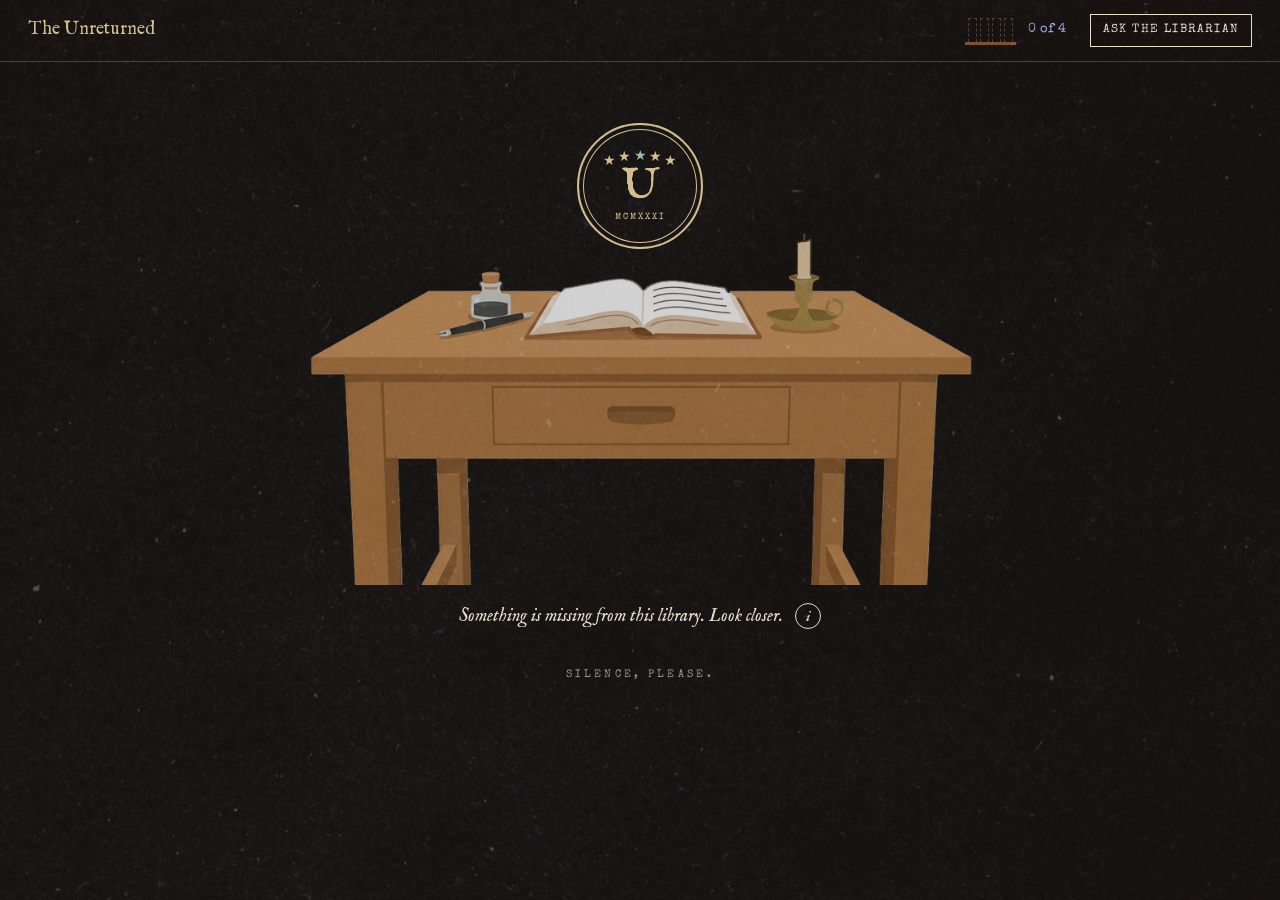
==== archives.html @ e30de773 "Add Archives page and update puzzles and layout" ====
<!DOCTYPE html>
<html lang="en">
<head>
  <meta charset="UTF-8">
  <meta name="viewport" content="width=device-width, initial-scale=1.0">
  <title>The Archives | The Unreturned</title>
  <link rel="stylesheet" href="style.css">
</head>
<body data-page="archives">

  <!-- Top bar -->
  <header class="bar">
    <div class="where">
      <span class="brand">The Unreturned</span>
    </div>

    <div class="found" title="Volumes of the series found">
      <div class="mini-shelf" id="miniShelf" aria-hidden="true">
        <span></span><span></span><span></span><span></span>
      </div>
      <span class="count"><span id="count">0</span> of 4</span>
    </div>

    <button type="button" class="ask" id="askBtn"
      aria-expanded="false" aria-controls="hintPop">
      Ask the librarian
    </button>

    <div class="pop" id="hintPop" hidden>
      <span class="label">The librarian whispers</span>
      <p id="hintText"></p>
      <button type="button" class="close" id="hintClose">Thank you</button>
    </div>
  </header>

  <!-- Secret 4: The Archives -->
  <main class="archives-page">
    <a class="back" href="library.html">&larr; Main Hall</a>
    <div class="page-head">
      <h1>The Archives</h1>
      <span class="label">Old records · A forgotten word</span>
    </div>
    <section class="archives-scene" aria-label="Archives word puzzle">
      <div class="archives-document">
        <span class="label">An old librarian's note</span>
        <p>The librarian answers to one word, printed on every library wall.</p>
        <p class="archives-footnote">Think back to the Front Desk.</p>
      </div>
      <section class="librarian-box">
        <label for="librarianInput" class="label">Speak to the librarian</label>
        <p class="librarian-prompt">What is the forgotten word?</p>
        <input type="text" id="librarianInput" autocomplete="off" spellcheck="false" placeholder="Enter the forgotten word..." aria-label="Enter the forgotten word">
        <p class="type-note">You can also type the word anywhere on this page.</p>
      </section>
    </section>
  </main>

  <!-- FOUND stamp and recovered-book slip -->
  <div class="overlay" id="foundOverlay" hidden>
    <div class="stamp" id="stamp">FOUND</div>
    <div class="slip">
      <p id="slipText"></p>
      <div class="slip-book" id="slipBook" hidden></div>
      <p class="slip-note" id="slipNote" hidden></p>
      <div class="slip-actions">
        <a class="btn go-next" id="goNext" href="#" hidden>Go next</a>
        <button type="button" class="stay" id="stayHere">Stay here</button>
      </div>
    </div>
  </div>

  <script src="script.js"></script>
</body>
</html>
---- style.css ----
/* =========================================================
   The Unreturned - shared styles for every page
   ========================================================= */

/* ---------- Fonts (saved in the fonts folder, so they work offline) ---------- */
/* IM Fell English: headings and text (old printed books).
   Special Elite: labels, cards and slips (a worn typewriter). */
@font-face {
  font-family: "IM Fell English";
  src: url("fonts/im-fell-regular.woff2") format("woff2");
  font-weight: 400;
  font-style: normal;
  font-display: swap;
}
@font-face {
  font-family: "IM Fell English";
  src: url("fonts/im-fell-italic.woff2") format("woff2");
  font-weight: 400;
  font-style: italic;
  font-display: swap;
}
@font-face {
  font-family: "Special Elite";
  src: url("fonts/special-elite.woff2") format("woff2");
  font-weight: 400;
  font-style: normal;
  font-display: swap;
}

/* ---------- Colours and fonts ---------- */
/* A dark library at night. Paper things (cards, slips, stamps) stay cream. */
:root {
  --bg: #15110D;       /* dark panelled wood */
  --text: #E6DCC6;     /* cream ink */
  --head: #D4BC8A;     /* brass, for headings and the crest */
  --accent: #A3B1E6;   /* stamp blue, lightened to read on dark */
  --rule: #4A3F33;     /* borders and lines */
  --soft: #A0937E;     /* faded labels */
  --wood: #7A5229;     /* shelves */
  --paper: #FFF8E6;    /* cards, slips and pop-ups */
  --paper-ink: #2B2622;
  --stamp: #31407A;    /* real stamp blue, used on paper */
  --serif: "IM Fell English", Georgia, "Times New Roman", serif;
  --mono: "Special Elite", "Courier New", Courier, monospace;
}

/* Lights-out mode (after secret 4): the room goes almost black */
body.night {
  --bg: #070605;
  --text: #B9AE98;
  --head: #9C8A64;
  --accent: #7F8BBE;
  --rule: #2A241D;
  --soft: #6E6556;
}

/* ---------- Basics ---------- */
[hidden] { display: none !important; }
* { box-sizing: border-box; }

body {
  margin: 0;
  min-height: 100vh;
  display: flex;
  flex-direction: column;
  background: var(--bg);
  color: var(--text);
  font-family: var(--serif);
  font-size: 16px;
  line-height: 1.55;
}

/* Faint grain over the whole page (an inverted paper scan, so the specks show as dust) */
body::after {
  content: "";
  position: fixed;
  inset: 0;
  z-index: 50;
  pointer-events: none;
  background: url("images/paper-dark.jpg") center / cover;
  mix-blend-mode: screen;
  opacity: .35;
}

h1, h2, h3 { font-weight: normal; margin: 0; }
p { margin: 0; }
button { font: inherit; color: inherit; }
:focus-visible { outline: 2px solid var(--accent); outline-offset: 2px; }

.label {
  font-family: var(--mono);
  font-size: 12px;
  letter-spacing: .14em;
  text-transform: uppercase;
  color: var(--soft);
}

/* ---------- Top bar ---------- */
.bar {
  position: relative;
  display: flex;
  flex-wrap: wrap;
  align-items: center;
  gap: 10px 24px;
  padding: 14px 28px;
  border-bottom: 1px solid var(--rule);
}
.where {
  flex: 1;
  display: flex;
  flex-wrap: wrap;
  align-items: baseline;
  gap: 4px 20px;
}
.brand {
  font-size: 18px;
  color: var(--head);
  white-space: nowrap;
}

/* back button to the Main Hall (at the top of each room, under the top bar) */
.back {
  display: inline-block;
  margin-bottom: 18px;
  font-family: var(--mono);
  font-size: 12px;
  letter-spacing: .12em;
  text-transform: uppercase;
  color: var(--soft);
  text-decoration: none;
}
.back:hover { color: var(--text); text-decoration: underline; text-underline-offset: 3px; }

/* the small shelf that fills with one book per secret */
.found { display: flex; align-items: center; gap: 12px; }
.mini-shelf {
  display: flex;
  align-items: flex-end;
  gap: 3px;
  height: 30px;
  padding: 0 3px;
  border-bottom: 3px solid var(--wood);
}
.mini-shelf span {
  width: 9px;
  height: 24px;
  border: 1px dashed var(--rule);
  border-bottom: 0;
}
.mini-shelf span.got { border: 0; }
.mini-shelf span.got:nth-child(1) { background: #2F4A3A; }
.mini-shelf span.got:nth-child(2) { background: #6B2430; }
.mini-shelf span.got:nth-child(3) { background: #A07A2E; }
.mini-shelf span.got:nth-child(4) { background: #31407A; }
.mini-shelf span.new { animation: drop .5s cubic-bezier(.3, 1.4, .5, 1) both; }
@keyframes drop {
  from { transform: translateY(-16px); opacity: 0; }
  to   { transform: none; opacity: 1; }
}
.count {
  font-family: var(--mono);
  font-size: 13px;
  color: var(--accent);
  white-space: nowrap;
}

/* plain square buttons */
.ask, .btn {
  background: none;
  border: 1px solid var(--text);
  border-radius: 0;
  padding: 6px 12px;
  cursor: pointer;
  font-family: var(--mono);
  font-size: 12px;
  letter-spacing: .1em;
  text-transform: uppercase;
  white-space: nowrap;
  text-decoration: none;
}
.ask:hover, .ask[aria-expanded="true"], .btn:hover {
  background: var(--text);
  color: var(--bg);
}

/* ---------- Pop-up slips (librarian hint, "i" info) ---------- */
.pop {
  position: absolute;
  z-index: 60;
  width: min(320px, calc(100vw - 32px));
  display: flex;
  flex-direction: column;
  gap: 8px;
  padding: 14px 16px;
  background: var(--paper);
  color: var(--paper-ink);
  border: 1px solid #B9AD98;
  box-shadow: 3px 4px 0 rgba(0, 0, 0, .5);
}
.pop .label { font-size: 11px; color: #74695B; }
.pop p { font-style: italic; font-size: 17px; line-height: 1.45; }
.pop .close {
  align-self: flex-start;
  background: none;
  border: 0;
  padding: 0;
  cursor: pointer;
  font-family: var(--mono);
  font-size: 12px;
  color: var(--stamp);
  text-decoration: underline;
  text-underline-offset: 3px;
}
#hintPop { top: calc(100% + 8px); right: 28px; }

/* ---------- FOUND stamp and recovered-book slip ---------- */
.overlay {
  position: fixed;
  inset: 0;
  z-index: 70;
  display: flex;
  flex-direction: column;
  align-items: center;
  justify-content: center;
  gap: 28px;
  padding: 20px;
  background: rgba(0, 0, 0, .6);
}
.stamp {
  font-family: var(--mono);
  font-weight: bold;
  font-size: clamp(42px, 9vw, 76px);
  letter-spacing: .18em;
  color: #31407A;
  background: #F9ECCC;
  border: 6px double #31407A;
  padding: 2px 22px;
  transform: rotate(-6deg);
}
.stamp.play { animation: stampIn .5s cubic-bezier(.2, .8, .3, 1.1) both; }
@keyframes stampIn {
  0%   { transform: rotate(-6deg) scale(2.6); opacity: 0; }
  60%  { transform: rotate(-6deg) scale(.94); opacity: 1; }
  100% { transform: rotate(-6deg) scale(1); opacity: 1; }
}
.slip {
  width: min(360px, 100%);
  display: flex;
  flex-direction: column;
  gap: 14px;
  padding: 16px 18px;
  background: #FFF8E6;
  color: #2B2622;
  border: 1px solid #B9AD98;
  font-family: var(--mono);
  transform: rotate(1deg);
}
/* ---------- Recovered books (their titles are single letters) ---------- */
/* each book sets its cover colour with --c */
.book {
  display: inline-flex;
  align-items: center;
  justify-content: center;
  flex: none;
  width: 22px;
  height: 30px;
  background: var(--c);
  color: #E9D7A6;
  border-left: 3px solid rgba(0, 0, 0, .28);   /* the spine edge */
  font: bold 15px/1 Georgia, serif;
}
/* a space where a book has not been found yet */
.book.empty {
  background: none;
  border: 1px dashed #B9AD98;
}
/* the shelf mark row has no book of its own */
.book.none { visibility: hidden; }

.slip-book {
  display: flex;
  align-items: center;
  gap: 14px;
}
.slip-book .book {
  width: 58px;
  height: 80px;
  border-left-width: 6px;
  font-size: 40px;
  box-shadow: 3px 3px 0 rgba(43, 38, 34, .25);
}
.slip-book-caption { font-size: 13px; }
.slip-note { font-size: 13px; color: #74695B; }
.slip-actions { display: flex; flex-wrap: wrap; align-items: center; gap: 10px 18px; }
.slip .go-next {
  background: #2B2622;
  color: #F9ECCC;
  border-color: #2B2622;
}
.slip .go-next:hover { background: #31407A; border-color: #31407A; }
.slip .stay {
  background: none;
  border: 0;
  padding: 0;
  cursor: pointer;
  font-family: var(--mono);
  font-size: 12px;
  color: #2B2622;
  text-decoration: underline;
  text-underline-offset: 3px;
}

/* ---------- Picture scenes (desk, main hall) ---------- */
.scene {
  position: relative;
  width: 100%;
  container-type: inline-size;   /* lets things inside size themselves with "cqw" units */
}
.scene img { display: block; width: 100%; height: auto; }
.desk .scene img { filter: brightness(.82); }   /* the desk sits in a dim room */
body.night .scene img { filter: brightness(.3) saturate(.6); }

/* =========================================================
   Page 1: Front Desk (the start)
   ========================================================= */
.desk {
  flex: 1;
  display: flex;
  flex-direction: column;
  align-items: center;
  gap: 18px;
  padding: 32px 28px 40px;
}
.desk .scene { max-width: 900px; }

/* the crest hangs on the wall above the desk */
.crest {
  position: absolute;
  top: 6%;
  left: 50%;
  transform: translateX(-50%);
  width: max(64px, 14cqw);
  aspect-ratio: 1;
  padding: 0;
  border-radius: 50%;
  cursor: pointer;
  background: var(--bg);
  color: var(--head);
  border: 2px solid var(--head);
  box-shadow: inset 0 0 0 4px var(--bg), inset 0 0 0 5px var(--head);
  display: flex;
  flex-direction: column;
  align-items: center;
  justify-content: center;
}
.crest .stars { display: flex; gap: .15em; font-size: max(8px, 1.6cqw); line-height: 1; }
.crest .stars i { font-style: normal; }
.crest .stars i:nth-child(1), .crest .stars i:nth-child(5) { transform: translateY(.35em); }
.crest .stars i:nth-child(2), .crest .stars i:nth-child(4) { transform: translateY(.08em); }
.crest .stars i.odd { color: #9DBBA4; }   /* the star that is a slightly different colour */
.crest .initials { font-size: max(22px, 5cqw); line-height: 1.05; }
.crest .year { font-family: var(--mono); font-size: max(6px, .95cqw); letter-spacing: .25em; }
.crest.bump { animation: bump .18s ease-out; }
@keyframes bump { 50% { transform: translateX(-50%) scale(.94); } }

.desk-line {
  position: relative;
  display: flex;
  align-items: center;
  justify-content: center;
  gap: 12px;
}
.notice { font-style: italic; font-size: 18px; text-align: center; }
.info {
  flex: none;
  width: 26px;
  height: 26px;
  padding: 0;
  border-radius: 50%;
  border: 1px solid var(--text);
  background: none;
  cursor: pointer;
  font-family: var(--serif);
  font-style: italic;
  font-size: 15px;
  line-height: 1;
}
.info:hover, .info[aria-expanded="true"] { background: var(--text); color: var(--bg); }
#infoPop { bottom: calc(100% + 12px); left: 50%; transform: translateX(-50%); }

/* appears once the crest secret is found */
.enter-link {
  font-family: var(--mono);
  font-size: 13px;
  letter-spacing: .14em;
  text-transform: uppercase;
  color: var(--accent);
  text-decoration: none;
  border-bottom: 1px solid var(--accent);
  padding-bottom: 2px;
}
.enter-link:hover { color: var(--text); border-color: var(--text); }
.silence {
  margin-top: 18px;
  font-family: var(--mono);
  font-size: 11px;
  letter-spacing: .3em;
  text-transform: uppercase;
  color: var(--soft);
}

/* =========================================================
   Page headings inside the rooms
   ========================================================= */
.page-head {
  display: flex;
  flex-wrap: wrap;
  align-items: baseline;
  justify-content: space-between;
  gap: 4px 16px;
  margin-bottom: 26px;
}
.page-head h1 { font-size: clamp(26px, 4vw, 34px); color: var(--head); }
.page-head .label { font-size: 11px; }

/* =========================================================
   The Main Hall: a catalog card pinned on each room
   ========================================================= */
.hall {
  flex: 1;
  width: 100%;
  max-width: 1160px;
  margin: 0 auto;
  padding: 32px 28px 48px;
}
.hall .scene { border: 1px solid var(--rule); }
.hall-note { margin-top: 14px; font-style: italic; color: var(--soft); }

.room-card {
  position: absolute;          /* each card sets its own left/right and top */
  width: 170px;
  display: flex;
  flex-direction: column;
  gap: 2px;
  padding: 8px 12px 18px;
  background: #FFF8E6;
  color: #2B2622;
  border: 1px solid #B9AD98;
  box-shadow: 2px 3px 0 rgba(0, 0, 0, .3);
  text-decoration: none;
  transition: transform .2s;
}
.room-card:hover, .room-card:focus-visible { transform: translateY(-4px) rotate(-1deg); }
.room-card .call { font-family: var(--mono); font-size: 10px; letter-spacing: .12em; color: #74695B; }
.room-card .room-name {
  font-size: 17px;
  line-height: 1.25;
  padding-bottom: 4px;
  border-bottom: 1px solid #C98C86;   /* the red rule on an old catalog card */
}
.room-card .room-note { font-size: 12px; font-style: italic; color: #5C5248; }
/* the punched hole at the bottom of a catalog card */
.room-card::after {
  content: "";
  position: absolute;
  bottom: 5px;
  left: 50%;
  width: 7px;
  height: 7px;
  margin-left: -3.5px;
  border-radius: 50%;
  border: 1px solid #B9AD98;
}

/* OPEN / CLOSED / NEW stamp in the corner of each card */
.status {
  position: absolute;
  top: 6px;
  right: 8px;
  font-family: var(--mono);
  font-size: 10px;
  font-weight: bold;
  letter-spacing: .12em;
  color: #31407A;
  border: 1.5px solid #31407A;
  padding: 0 4px;
  transform: rotate(-6deg);
}
.room-card.closed { background: #CFC3AA; cursor: not-allowed; }
.room-card.closed .room-name, .room-card.closed .room-note { color: #8A7F70; }
.room-card.closed .status { color: #8A2E2A; border-color: #8A2E2A; }
.room-card.is-new .status { background: #31407A; color: #FFF8E6; }

/* =========================================================
   Page 2: The Stacks
   ========================================================= */
.stacks {
  flex: 1;
  width: 100%;
  max-width: 660px;
  margin: 0 auto;
  padding: 36px 28px 56px;
}
.shelves { display: flex; flex-direction: column; gap: 34px; }
.shelf-books {
  display: flex;
  align-items: flex-end;
  justify-content: center;
  gap: 3px;
  padding: 14px 10px 0;
  overflow: hidden;
}
.shelf-board { height: 7px; background: var(--wood); }
.shelf-label { display: block; margin-top: 6px; font-size: 10px; }

/* each book uses its own --h (height), --w (width) and --c (colour) */
.spine {
  position: relative;
  flex: none;
  height: var(--h);
  width: var(--w);
  background: var(--c);
  color: #F1E6CF;
  border: 0;
  border-radius: 0;
  padding: 0;
  cursor: pointer;
  display: flex;
  align-items: center;
  justify-content: center;
  transition: transform .2s;
}
.spine span {
  writing-mode: vertical-rl;
  transform: rotate(180deg);
  white-space: nowrap;
  overflow: hidden;
  font-size: 12px;
  max-height: calc(var(--h) - 26px);
}
/* gold bands at the top and bottom of each spine */
.spine::before, .spine::after {
  content: "";
  position: absolute;
  left: 0;
  right: 0;
  height: 3px;
  border-top: 1px solid rgba(222, 190, 120, .55);
  border-bottom: 1px solid rgba(222, 190, 120, .55);
}
.spine::before { top: 9px; }
.spine::after { bottom: 9px; }
.spine:hover, .spine:focus-visible { transform: translateY(-8px); }

/* the almost invisible bookplate mark (secret 2) */
.spine .mark {
  position: absolute;
  bottom: 17px;
  left: 50%;
  margin-left: -4px;
  width: 8px;
  height: 8px;
  border: 1px solid #F1E6CF;
  border-radius: 50%;
  opacity: .1;
  transition: opacity .7s;
}
.spine:hover .mark, .spine.revealed .mark { opacity: 1; }

/* an empty space where a book was never returned */
.gap { flex: none; width: 56px; }

/* ---------- Small screens ---------- */
@media (max-width: 760px) {
  /* the catalog cards move under the picture as a list */
  .hall .scene { border: 0; }
  .hall .scene img { border: 1px solid var(--rule); }
  .room-cards {
    display: grid;
    grid-template-columns: repeat(auto-fill, minmax(150px, 1fr));
    gap: 14px;
    margin-top: 16px;
  }
  /* stay "relative" so the stamp and hole stay on the card,
     and ignore the left/right/top written on each card for big screens */
  .room-card { position: relative; width: auto; left: auto !important; right: auto !important; top: auto !important; }
}

@media (max-width: 640px) {
  .bar { padding: 12px 16px; }
  .where { flex-basis: 100%; }
  #hintPop { right: 16px; }
  .desk { padding: 24px 16px 32px; }
  .hall { padding: 24px 16px 36px; }
  .stacks { padding: 28px 16px 40px; }
  .gap { width: 22px; }
}

/* ---------- Less motion for people who ask for it ---------- */
@media (prefers-reduced-motion: reduce) {
  *, *::before, *::after { animation: none !important; transition: none !important; }
}

/* =========================================================
   Page 3: The Reading Room
   ========================================================= */
.reading-room {
  flex: 1;
  width: 100%;
  max-width: 820px;
  margin: 0 auto;
  padding: 36px 28px 56px;
}

.reading-scene {
  min-height: 390px;
  padding: 34px 34px 0;
  border: 1px solid var(--rule);
  background: #1C1712;
  position: relative;
  overflow: hidden;
}

/* Old notice pinned to the wall */
.wall-note {
  width: min(360px, 90%);
  margin: 0 auto 62px;
  padding: 14px 18px 16px;
  background: #E9DFC9;
  color: #2B2622;
  border: 1px solid #B9AD98;
  box-shadow: 2px 3px 0 rgba(0, 0, 0, .35);
  transform: rotate(-1deg);
  text-align: center;
}

.wall-note .label {
  color: #74695B;
}

.wall-note p {
  margin-top: 7px;
  font-style: italic;
  font-size: 17px;
  line-height: 1.4;
}

/* Wooden table and the three puzzle books */
.reading-table {
  width: min(650px, 100%);
  margin: 0 auto;
  position: relative;
}

.table-books {
  min-height: 122px;
  display: flex;
  justify-content: center;
  align-items: flex-end;
  gap: clamp(12px, 4vw, 38px);
  padding: 0 20px 8px;
}

.table-book {
  width: clamp(92px, 18vw, 130px);
  height: 92px;
  border: 0;
  border-radius: 0;
  padding: 10px 8px;
  cursor: pointer;
  color: #F1E6CF;
  font-family: var(--serif);
  font-size: 15px;
  line-height: 1.2;
  box-shadow:
    inset 5px 0 0 rgba(255,255,255,.08),
    3px 5px 0 rgba(0,0,0,.3);
  transition: transform .18s ease;
  position: relative;
}

.table-book::before,
.table-book::after {
  content: "";
  position: absolute;
  left: 8px;
  right: 8px;
  height: 1px;
  background: rgba(222, 190, 120, .6);
}

.table-book::before { top: 12px; }
.table-book::after { bottom: 12px; }

.table-book:hover,
.table-book:focus-visible {
  transform: translateY(-7px);
}

.table-book.morning {
  background: #6B2430;
  transform: rotate(-3deg);
}

.table-book.midday {
  background: #2F4A3A;
  transform: rotate(2deg);
}

.table-book.evening {
  background: #31407A;
  transform: rotate(-1deg);
}

.table-book.morning:hover,
.table-book.morning:focus-visible {
  transform: rotate(-3deg) translateY(-7px);
}

.table-book.midday:hover,
.table-book.midday:focus-visible {
  transform: rotate(2deg) translateY(-7px);
}

.table-book.evening:hover,
.table-book.evening:focus-visible {
  transform: rotate(-1deg) translateY(-7px);
}

/* Highlight books selected in the correct order */
.table-book.chosen {
  outline: 2px solid var(--head);
  outline-offset: 3px;
}

/* Shake the books when the player selects the wrong order */
.table-books.shake {
  animation: wrongOrder .42s ease;
}

@keyframes wrongOrder {
  0%, 100% { transform: translateX(0); }
  20%      { transform: translateX(-10px); }
  40%      { transform: translateX(9px); }
  60%      { transform: translateX(-7px); }
  80%      { transform: translateX(5px); }
}

.table-edge {
  height: 20px;
  background: #6B4525;
  border-top: 3px solid #8A6034;
  box-shadow: 0 5px 0 #3D2918;
}

.table-leg {
  position: absolute;
  top: 142px;
  width: 24px;
  height: 82px;
  background: #55371F;
}

.left-leg { left: 12%; }
.right-leg { right: 12%; }

/* Text box for Secret 4: the forgotten word */
.librarian-box {
  width: min(520px, 100%);
  margin: 34px auto 0;
  padding: 18px;
  border: 1px solid var(--rule);
}

.librarian-prompt {
  margin: 7px 0 12px;
  font-style: italic;
  color: var(--soft);
}

#librarianInput {
  width: 100%;
  padding: 10px 12px;
  border: 1px solid var(--rule);
  border-radius: 0;
  background: transparent;
  color: var(--text);
  font-family: var(--mono);
  font-size: 15px;
}

#librarianInput::placeholder {
  color: var(--soft);
}

.type-note {
  margin-top: 8px;
  color: var(--soft);
  font-family: var(--mono);
  font-size: 10px;
  letter-spacing: .08em;
}

/* When Secret 4 is found, the room becomes much darker */
body.night .reading-scene {
  background: #090806;
}

body.night .wall-note {
  filter: brightness(.55);
}

body.night .table-book {
  filter: brightness(.55);
}

/* Adjust the Reading Room for smaller screens */
@media (max-width: 640px) {
  .reading-room {
    padding: 28px 16px 40px;
  }

  .reading-scene {
    min-height: 350px;
    padding: 26px 14px 0;
  }

  .wall-note {
    margin-bottom: 46px;
  }

  .table-books {
    gap: 9px;
    padding-left: 4px;
    padding-right: 4px;
  }

  .table-book {
    width: 30%;
    min-width: 78px;
    font-size: 13px;
  }
}


/* =========================================================
   Page 4: Checkout Card
   ========================================================= */

/* Main Checkout Card page layout */
.checkout-page {
  max-width: 940px;
  margin: 0 auto;
  padding: 30px 20px 70px;
}

/* Paper card that displays the five secrets */
.checkout-paper {
  background: var(--paper);
  color: #2B2622;
  border: 1px solid #B9AD98;
  padding: clamp(18px, 5vw, 42px);
  margin: 25px auto 0;
  max-width: 720px;
  border-radius: 0;
  box-shadow: none;
  font-family: var(--mono);
}

.checkout-paper h2 {
  font-family: Georgia, serif;
  font-size: 22px;
  border-bottom: 1px solid #B9AD98;
  padding-bottom: 12px;
  margin-top: 30px;
}

/* Each row shows the secret name, stamp status, and recovered book */
.checkout-entry {
  display: grid;
  grid-template-columns: minmax(0,1fr) minmax(130px,auto) 22px;
  gap: 12px;
  align-items: center;
  padding: 16px 0;
  border-bottom: 1px dashed #B9AD98;
  font-size: 13px;
}

.checkout-entry .book { justify-self: end; }

.checkout-entry > span:first-child {
  overflow-wrap: anywhere;
}

/* Blue stamp for found secrets and red text for locked secrets */
.checkout-stamped {
  color: #31407A;
  font-weight: bold;
}

.checkout-locked {
  color: #8A2E2A;
}

.letter-slots {
  font-size: 30px;
  letter-spacing: 9px;
  margin: 24px 0;
}

/* Layout for the shelf mark input and CHECK button */
.shelf-form-row {
  display: flex;
  flex-wrap: wrap;
  align-items: center;
  gap: 12px;
  margin: 12px 0;
}

.shelf-form-row input {
  padding: 10px;
  border: 1px solid #B9AD98;
  font: inherit;
  max-width: 180px;
  text-transform: uppercase;
}

/* Four spaces on a shelf, one for each recovered book's title */
.shelf-letter-boxes {
  display: flex;
  gap: 10px;
  align-items: flex-end;
  padding: 0 10px;
  border-bottom: 7px solid #7A5229;   /* the shelf board */
}

.shelf-form-row .shelf-letter {
  width: 52px;
  height: 60px;
  max-width: none;
  padding: 5px;
  text-align: center;
  font: 26px Georgia, serif;
  text-transform: uppercase;
  background: #fffdf7;
  border: 2px solid #B9AD98;
  border-radius: 0;
}

/* a title that matches a recovered book takes that book's cover */
.shelf-form-row .shelf-letter.filled {
  background: var(--c);
  color: #E9D7A6;
  border-color: var(--c);
  border-left: 5px solid rgba(0, 0, 0, .28);
}

/* Highlight the shelf space currently selected */
.shelf-form-row .shelf-letter:focus {
  outline: 2px solid #31407A;
  outline-offset: 2px;
}

/* Display feedback after the player checks the answer */
#shelfFeedback {
  min-height: 24px;
  margin-top: 12px;
  font-weight: bold;
  color: #31407A;
}

/* Buttons and link for Checkout Card actions */
.checkout-actions {
  display: flex;
  flex-wrap: wrap;
  gap: 12px;
  margin-top: 24px;
}

.checkout-special-link {
  display: inline-block;
  margin: 8px 0 12px;
  background: #2F4A3A;
  color: #F3EBDD;
  text-decoration: none;
}

.checkout-special-link[hidden] {
  display: none !important;
}

#returnBooksBtn {
  margin-top: 20px;
}

/* Shake the shelf when the order is wrong */
.shelf-form-row input.shake {
  animation: checkoutShake .3s;
}

.shelf-letter-boxes.shake {
  animation: checkoutShake .35s ease-in-out;
}

@keyframes checkoutShake {
  25% { transform: translateX(-7px); }
  75% { transform: translateX(7px); }
}

/* Adjust the Checkout Card for smaller screens */
@media (max-width: 550px) {
  .checkout-entry {
    grid-template-columns: minmax(0,1fr) minmax(95px,auto) 22px;
    gap: 7px;
    font-size: 11px;
  }

  .checkout-paper {
    padding: 18px;
  }

  .shelf-letter-boxes {
    gap: 6px;
  }

  .shelf-form-row .shelf-letter {
    width: 43px;
    height: 52px;
  }
}


/* =========================================================
   Page 5: Special Collections
   ========================================================= */
.special-collections {
  flex: 1;
  width: min(820px, calc(100% - 32px));
  margin: 0 auto;
  padding: 52px 0 64px;
  text-align: center;
}

.special-kicker {
  margin-bottom: 24px;
}

/* Large final stamp displayed after completing the game */
.final-stamp {
  width: fit-content;
  max-width: 100%;
  margin: 0 auto 34px;
  padding: 8px 22px 4px;
  border: 7px double #31407A;
  background: #F9ECCC;
  color: #31407A;
  font-family: var(--mono);
  font-size: clamp(30px, 7vw, 62px);
  font-weight: bold;
  line-height: 1.05;
  letter-spacing: .12em;
  transform: rotate(-4deg);
}

.final-stamp.play {
  animation: finalStampIn .7s cubic-bezier(.2, .8, .3, 1.15) both;
}

@keyframes finalStampIn {
  0% {
    transform: rotate(-4deg) scale(2.8);
    opacity: 0;
  }

  65% {
    transform: rotate(-4deg) scale(.94);
    opacity: 1;
  }

  100% {
    transform: rotate(-4deg) scale(1);
    opacity: 1;
  }
}

.special-collections > h1 {
  color: var(--head);
  font-size: clamp(34px, 6vw, 54px);
}

.final-message {
  margin: 14px 0 36px;
  color: var(--text);
  font-size: 20px;
  font-style: italic;
}

/* Container for the list of recovered secrets */
.secret-record {
  border: 1px solid var(--rule);
  text-align: left;
}

.record-heading {
  display: flex;
  justify-content: space-between;
  gap: 20px;
  padding: 10px 14px;
  border-bottom: 1px solid var(--rule);
}

/* Each row displays a recovered secret and its date */
.final-secret-row {
  display: grid;
  grid-template-columns: 46px 1fr 120px;
  gap: 16px;
  align-items: center;
  padding: 15px 14px;
  border-bottom: 1px solid var(--rule);
}

.final-secret-row:last-child {
  border-bottom: 0;
}

.secret-date {
  font-family: var(--mono);
  color: var(--soft);
}

/* the recovered book sits where the row number used to be */
.secret-number {
  justify-self: start;
}

.secret-date {
  text-align: right;
  font-size: 11px;
  letter-spacing: .04em;
}

.secret-details h2 {
  margin-bottom: 3px;
  color: var(--head);
  font-size: 19px;
}

.secret-details p {
  color: var(--text);
  font-size: 15px;
}

/* Buttons displayed at the end of the game */
.final-actions {
  display: flex;
  flex-wrap: wrap;
  justify-content: center;
  gap: 12px;
  margin-top: 30px;
}

.reset-game {
  color: var(--text);
}

/* Adjust the final secret list for smaller screens */
@media (max-width: 600px) {
  .special-collections {
    padding-top: 36px;
  }

  .final-secret-row {
    grid-template-columns: 34px 1fr;
  }

  .secret-date {
    grid-column: 2;
    text-align: left;
  }
}


/* =========================================================
   Shared responsive styles
   ========================================================= */

/* ---------- Small screens ---------- */
@media (max-width: 760px) {
  /* The catalog cards move under the picture as a list */
  .hall .scene {
    border: 0;
  }

  .hall .scene img {
    border: 1px solid var(--rule);
  }

  .room-cards {
    display: grid;
    grid-template-columns: repeat(auto-fill, minmax(150px, 1fr));
    gap: 14px;
    margin-top: 16px;
  }

  /* Keep each card's stamp and hole positioned correctly */
  .room-card {
    position: relative;
    width: auto;
    left: auto !important;
    right: auto !important;
    top: auto !important;
  }
}

@media (max-width: 640px) {
  .bar {
    padding: 12px 16px;
  }

  .where {
    flex-basis: 100%;
  }

  #hintPop {
    right: 16px;
  }

  .desk {
    padding: 24px 16px 32px;
  }

  .hall {
    padding: 24px 16px 36px;
  }

  .stacks {
    padding: 28px 16px 40px;
  }

  .gap {
    width: 22px;
  }
}

/* ---------- Less motion for people who ask for it ---------- */
@media (prefers-reduced-motion: reduce) {
  *, *::before, *::after {
    animation: none !important;
    transition: none !important;
  }
}

/* ---------- Reading Room: center the puzzle table ---------- */
.reading-scene {
  display: flex;
  justify-content: center;
  align-items: center;
  padding: 34px;
}
.reading-scene .reading-table { flex: 0 1 650px; }

/* ---------- Archives: readable parchment ---------- */
.archives-page { max-width: 906px; margin: 0 auto; padding: 36px 28px 60px; }
.archives-scene {
  margin-top: 26px;
  padding: clamp(24px, 5vw, 52px);
  background: linear-gradient(145deg, #e7dbbd, #d3c3a3);
  border: 1px solid #ab9877;
  color: #352719;
}
.archives-document {
  max-width: 600px;
  margin: 0 auto 30px;
  padding: 26px;
  background: #f5ebd5;
  border: 1px solid #b7a789;
  box-shadow: 4px 6px 0 rgba(67, 50, 30, .12);
  text-align: center;
}
.archives-document p { margin-top: 12px; line-height: 1.6; }
.archives-footnote { font-style: italic; }
.archives-page .librarian-box { max-width: 600px; margin: 0 auto; }
.archives-page .archives-scene,
.archives-page .archives-document,
.archives-page .archives-document p,
.archives-page .archives-footnote,
.archives-page .librarian-box,
.archives-page .label,
.archives-page .librarian-prompt,
.archives-page .type-note { color: #3b2b1c; }
.archives-page #librarianInput {
  background: #fff8e9;
  border: 1px solid #80694c;
  color: #2d2117;
}
.archives-page #librarianInput::placeholder { color: #75624d; opacity: 1; }

/* ---------- Checkout Card: per-letter position feedback ---------- */
.shelf-form-row .shelf-letter.position-correct,
.shelf-form-row .shelf-letter.position-correct.filled {
  background: #d4f0d8;
  color: #164d2a;
  border: 3px solid #28864a;
}
.shelf-form-row .shelf-letter.position-wrong,
.shelf-form-row .shelf-letter.position-wrong.filled {
  background: #f8d5d5;
  color: #822020;
  border: 3px solid #b93434;
}
.shelf-form-row .shelf-letter.position-shake { animation: positionShake .35s ease-in-out; }
@keyframes positionShake {
  0%, 100% { transform: translateX(0); }
  20%, 60% { transform: translateX(-5px); }
  40%, 80% { transform: translateX(5px); }
}
@media (prefers-reduced-motion: reduce) {
  .shelf-form-row .shelf-letter.position-shake { animation: none; }
}
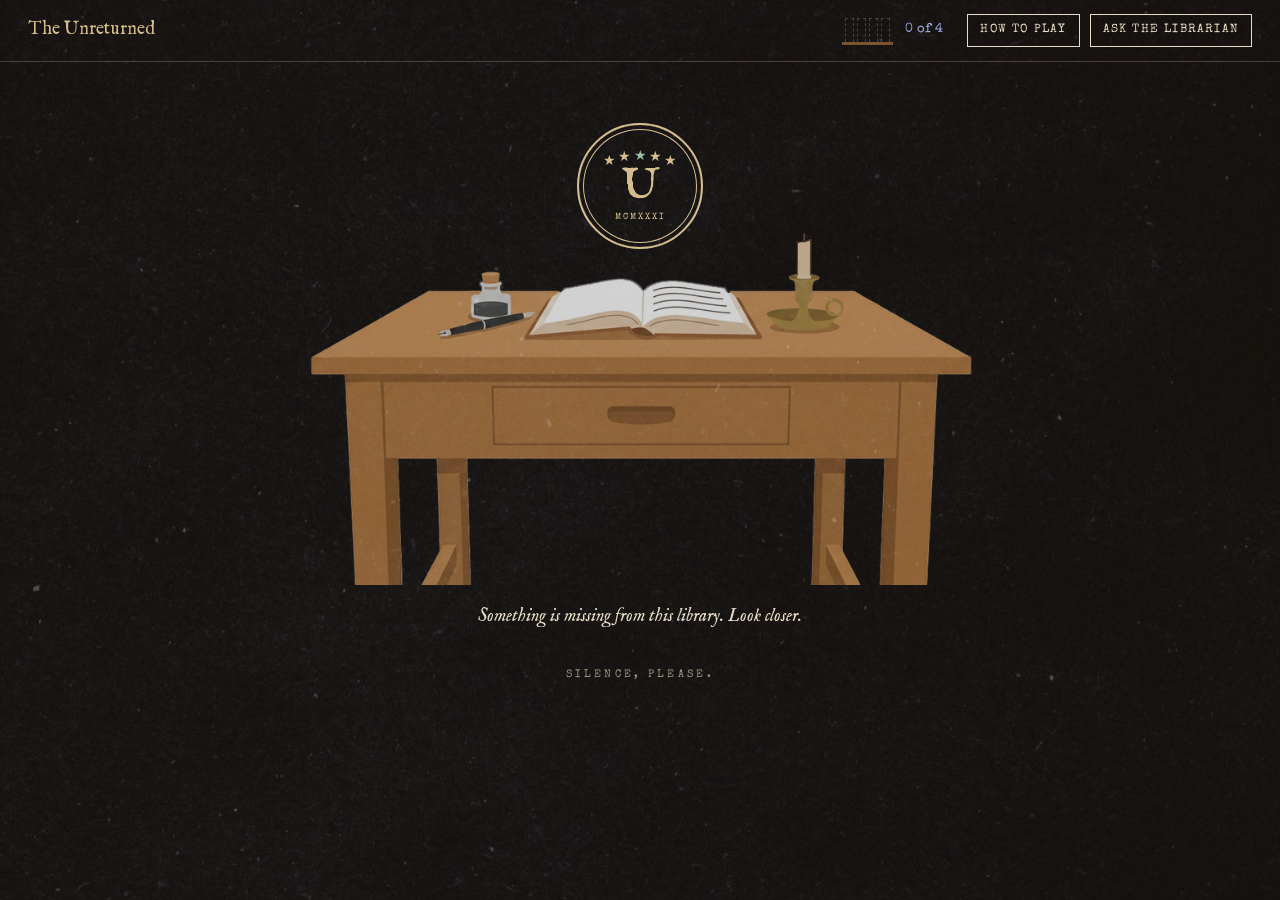
==== commit b1cb8f7c: "Refactor code structure for improved readability and maintainability" ====
--- a/archives.html
+++ b/archives.html
@@ -11,6 +11,8 @@
   <!-- Top bar -->
   <header class="bar">
     <div class="where">
+      <!-- Back to the Main Hall: always in the same place, top left -->
+      <a class="back" href="library.html"><span class="arrow" aria-hidden="true">&larr;</span> Back to Main Hall</a>
       <span class="brand">The Unreturned</span>
     </div>
 
@@ -35,7 +37,6 @@
 
   <!-- Secret 4: The Archives -->
   <main class="archives-page">
-    <a class="back" href="library.html">&larr; Main Hall</a>
     <div class="page-head">
       <h1>The Archives</h1>
       <span class="label">Old records · A forgotten word</span>
--- a/style.css
+++ b/style.css
@@ -109,8 +109,8 @@
   flex: 1;
   display: flex;
   flex-wrap: wrap;
-  align-items: baseline;
-  gap: 4px 20px;
+  align-items: center;
+  gap: 8px 20px;
 }
 .brand {
   font-size: 18px;
@@ -118,18 +118,25 @@
   white-space: nowrap;
 }
 
-/* back button to the Main Hall (at the top of each room, under the top bar) */
+/* Back to the Main Hall: a brass button at the top left of every room */
 .back {
-  display: inline-block;
-  margin-bottom: 18px;
+  display: inline-flex;
+  align-items: center;
+  gap: 8px;
+  padding: 7px 14px 7px 10px;
   font-family: var(--mono);
   font-size: 12px;
-  letter-spacing: .12em;
+  letter-spacing: .1em;
   text-transform: uppercase;
-  color: var(--soft);
+  white-space: nowrap;
+  color: var(--head);
+  background: rgba(212, 188, 138, .1);
+  border: 1px solid var(--head);
   text-decoration: none;
 }
-.back:hover { color: var(--text); text-decoration: underline; text-underline-offset: 3px; }
+.back .arrow { font-size: 16px; line-height: 1; transition: transform .15s; }
+.back:hover { background: var(--head); color: var(--bg); }
+.back:hover .arrow { transform: translateX(-3px); }
 
 /* the small shelf that fills with one book per secret */
 .found { display: flex; align-items: center; gap: 12px; }
@@ -177,10 +184,44 @@
   text-transform: uppercase;
   white-space: nowrap;
   text-decoration: none;
+  color: var(--text);
 }
 .ask:hover, .ask[aria-expanded="true"], .btn:hover {
   background: var(--text);
   color: var(--bg);
+}
+
+/* When someone has been stuck on a page for a while, the librarian button
+   gives a little shake every few seconds and shows a "Stuck?" tag */
+.ask { position: relative; }
+.ask.nudge {
+  border-color: var(--head);
+  color: var(--head);
+  animation: askShake 4s ease-in-out infinite;
+}
+.ask.nudge::after {
+  content: "Stuck? Click me";
+  position: absolute;
+  top: calc(100% + 9px);
+  right: 0;
+  z-index: 55;
+  padding: 3px 8px;
+  background: var(--paper);
+  color: var(--paper-ink);
+  border: 1px solid #B9AD98;
+  box-shadow: 2px 3px 0 rgba(0, 0, 0, .5);
+  font-size: 11px;
+  letter-spacing: .08em;
+  pointer-events: none;
+}
+@keyframes askShake {
+  0%, 16%, 100% { transform: none; }
+  2%  { transform: rotate(-5deg); }
+  4%  { transform: rotate(5deg); }
+  6%  { transform: rotate(-4deg); }
+  8%  { transform: rotate(4deg); }
+  10% { transform: rotate(-2deg); }
+  12% { transform: rotate(2deg); }
 }
 
 /* ---------- Pop-up slips (librarian hint, "i" info) ---------- */
@@ -274,8 +315,6 @@
   background: none;
   border: 1px dashed #B9AD98;
 }
-/* the shelf mark row has no book of its own */
-.book.none { visibility: hidden; }
 
 .slip-book {
   display: flex;
@@ -366,27 +405,114 @@
 .desk-line {
   position: relative;
   display: flex;
+  flex-wrap: wrap;
   align-items: center;
   justify-content: center;
   gap: 12px;
 }
 .notice { font-style: italic; font-size: 18px; text-align: center; }
-.info {
-  flex: none;
+/* "How to play" and "Ask the librarian" side by side in the top bar */
+.bar-actions { display: flex; flex-wrap: wrap; align-items: center; gap: 10px; }
+
+/* ---------- Welcome note (opens by itself on the first visit) ---------- */
+.intro {
+  position: fixed;
+  inset: 0;
+  z-index: 70;
+  display: flex;
+  padding: 20px;
+  overflow-y: auto;
+  background: rgba(0, 0, 0, .65);
+}
+.intro-note {
+  margin: auto;                 /* centred, but scrolls on short screens */
+  width: min(480px, 100%);
+  display: flex;
+  flex-direction: column;
+  gap: 14px;
+  padding: 26px 28px 24px;
+  background: var(--paper);
+  color: var(--paper-ink);
+  border: 1px solid #B9AD98;
+  box-shadow: 4px 6px 0 rgba(0, 0, 0, .5);
+  transform: rotate(-.8deg);
+  animation: noteIn .45s cubic-bezier(.2, .8, .3, 1) both;
+}
+@keyframes noteIn {
+  from { transform: translateY(28px) rotate(-3deg); opacity: 0; }
+  to   { transform: rotate(-.8deg); opacity: 1; }
+}
+.intro-note .label { font-size: 11px; color: #74695B; }
+.intro-note h2 { font-size: 30px; line-height: 1.1; color: var(--stamp); }
+.intro-lead { font-size: 17px; line-height: 1.5; }
+
+/* numbered steps, each with a small stamped number */
+.intro-steps {
+  list-style: none;
+  counter-reset: step;
+  margin: 0;
+  padding: 14px 0 0;
+  border-top: 1px dashed #B9AD98;
+  display: flex;
+  flex-direction: column;
+  gap: 11px;
+}
+.intro-steps li {
+  counter-increment: step;
+  position: relative;
+  padding-left: 38px;
+  font-size: 15px;
+  line-height: 1.45;
+}
+.intro-steps li::before {
+  content: counter(step);
+  position: absolute;
+  left: 0;
+  top: 1px;
   width: 26px;
   height: 26px;
-  padding: 0;
+  display: grid;
+  place-items: center;
+  border: 1.5px solid var(--stamp);
   border-radius: 50%;
-  border: 1px solid var(--text);
-  background: none;
-  cursor: pointer;
-  font-family: var(--serif);
+  color: var(--stamp);
+  font-family: var(--mono);
+  font-size: 13px;
+}
+.intro-steps strong {
+  display: block;
+  font-family: var(--mono);
+  font-weight: normal;
+  font-size: 12px;
+  letter-spacing: .1em;
+  text-transform: uppercase;
+  color: var(--stamp);
+}
+
+/* the "ask the librarian" line stands out from the rest */
+.intro-help {
+  padding: 10px 14px;
+  background: #F1E3BF;
+  border-left: 4px solid var(--stamp);
   font-style: italic;
-  font-size: 15px;
-  line-height: 1;
-}
-.info:hover, .info[aria-expanded="true"] { background: var(--text); color: var(--bg); }
-#infoPop { bottom: calc(100% + 12px); left: 50%; transform: translateX(-50%); }
+  font-size: 18px;
+}
+.intro-help span {
+  display: block;
+  font-style: normal;
+  font-family: var(--mono);
+  font-size: 11px;
+  letter-spacing: .04em;
+  color: #74695B;
+}
+.intro-start { font-style: italic; font-size: 15px; color: #5C5246; }
+.intro .intro-go {
+  align-self: flex-start;
+  padding: 9px 16px;
+  color: var(--paper-ink);
+  border-color: var(--paper-ink);
+}
+.intro .intro-go:hover { background: var(--stamp); border-color: var(--stamp); color: var(--paper); }
 
 /* appears once the crest secret is found */
 .enter-link {
@@ -854,7 +980,7 @@
   padding: 30px 20px 70px;
 }
 
-/* Paper card that displays the five secrets */
+/* Paper card that lists the four recovered volumes */
 .checkout-paper {
   background: var(--paper);
   color: #2B2622;
